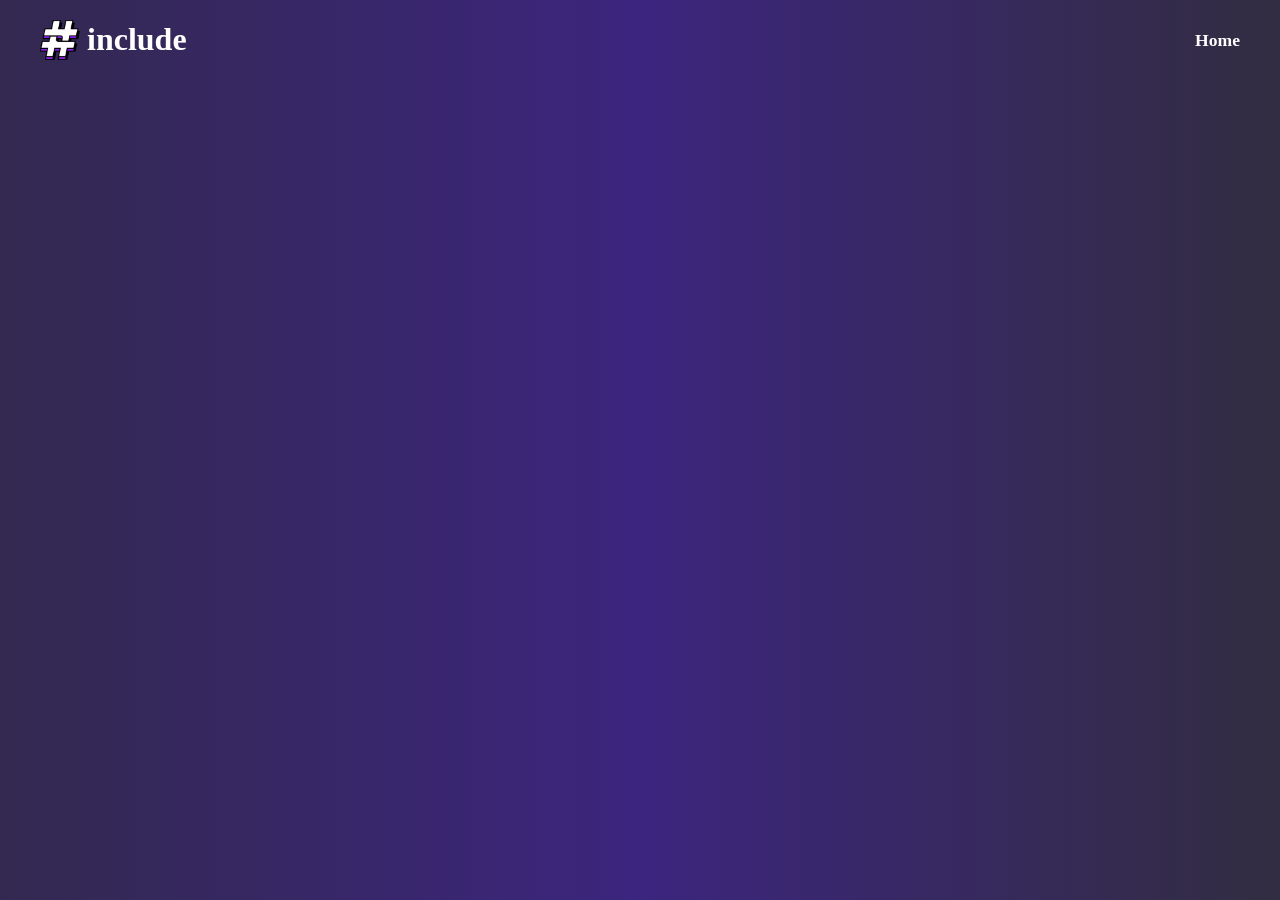
==== index.html @ 36eddc9a "feat: finished header" ====
<!DOCTYPE html>
<html>
    <head>
        <meta charset="utf-8">
        <meta http-equiv="X-UA-Compatible" content="IE=edge">
        <title>#include - AggieMations Tech</title>
        <meta name="viewport" content="width=device-width, initial-scale=1">

        <link rel="stylesheet" href="./css/global.css">
        <link rel="stylesheet" href="./css/index.css">
        <script src="./js/index.js" defer></script>
    </head>
    <body id="homepage-body">
        <header id="header">
            <a id="header-logo-container" href="index.html">
                <img src="assets/logo.png" alt="#include Logo" width="40px" height="40px">
                <p id="header-logo-text">include</p>
            </a>

            <nav id="header-nav">
                <a class="header-nav-item" href="index.html">Home</a>
            </nav>
        </header>


    </body>
</html>
---- css/global.css ----
* {
    margin: 0;
    padding: 0;
}

#homepage-body {
    color: white;
    background: linear-gradient(90deg, #332950, #3C257E, #322D41);
}

#header {
    display: flex;
    justify-content: space-between;
    align-items: center;

    padding: 20px 40px;
}

#header-logo-container {
    display: flex;
    align-items: center;

    gap: 7px;

    text-decoration: none;
}

#header-logo-text {
    margin-top: -2px;

    color: white;
    font-size: 2rem;
    font-weight: 600;
}

.header-nav-item {
    color: white;

    font-size: 1.1rem;
    font-weight: 600;
    text-decoration: none;
}
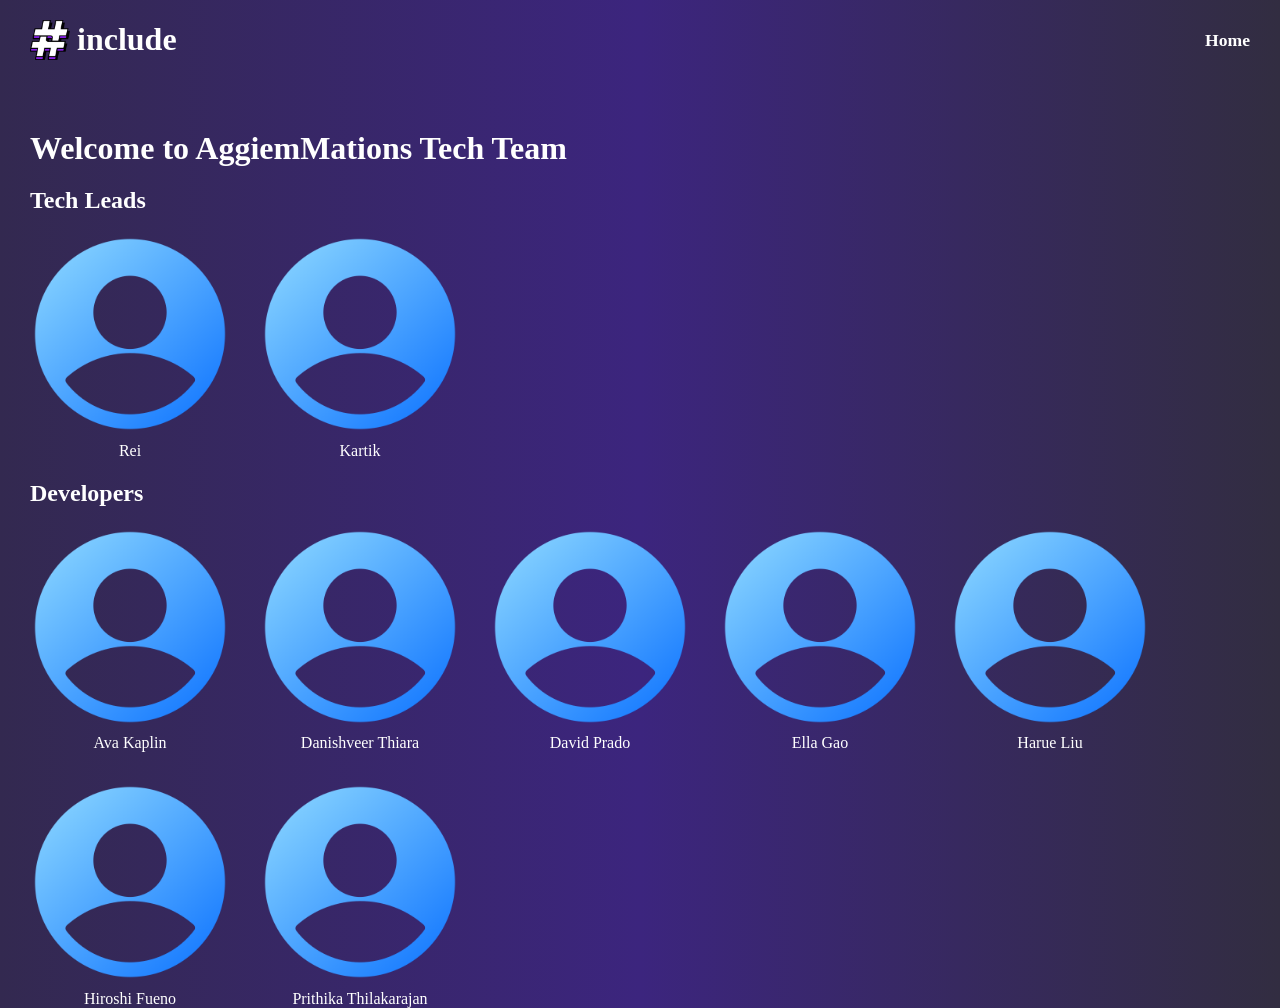
==== commit 70e956f7: "feat: finished basic layout of homepage" ====
--- a/index.html
+++ b/index.html
@@ -22,6 +22,53 @@
             </nav>
         </header>
 
+        <main id="homepage-content">
+            <h1>Welcome to AggiemMations Tech Team</h1>
 
+            <h2 class="member-card-header">Tech Leads</h2>
+            <div class="member-card-container">
+                <div class="member-card">
+                    <img class="member-card-img" src="assets/person.png" alt="Person Image">
+                    <p>Rei</p>
+                </div>
+                <div class="member-card">
+                    <img class="member-card-img" src="assets/person.png" alt="Person Image">
+                    <p>Kartik</p>
+                </div>
+            </div>
+
+            <h2 class="member-card-header">Developers</h2>
+            <div class="member-card-container">
+                <div class="member-card">
+                    <img class="member-card-img" src="assets/person.png" alt="Person Image">
+                    <p>Ava Kaplin</p>
+                </div>
+                <div class="member-card">
+                    <img class="member-card-img" src="assets/person.png" alt="Person Image">
+                    <p>Danishveer Thiara</p>
+                </div>
+                <div class="member-card">
+                    <img class="member-card-img" src="assets/person.png" alt="Person Image">
+                    <p>David Prado</p>
+                </div>
+                <div class="member-card">
+                    <img class="member-card-img" src="assets/person.png" alt="Person Image">
+                    <p>Ella Gao</p>
+                </div>
+                <div class="member-card">
+                    <img class="member-card-img" src="assets/person.png" alt="Person Image">
+                    <p>Harue Liu</p>
+                </div>
+                <div class="member-card">
+                    <img class="member-card-img" src="assets/person.png" alt="Person Image">
+                    <p>Hiroshi Fueno</p>
+                </div>
+                <div class="member-card">
+                    <img class="member-card-img" src="assets/person.png" alt="Person Image">
+                    <p>Prithika Thilakarajan</p>
+                </div>
+            </div>
+
+        </main>
     </body>
 </html>
--- a/css/global.css
+++ b/css/global.css
@@ -1,11 +1,6 @@
 * {
     margin: 0;
     padding: 0;
-}
-
-#homepage-body {
-    color: white;
-    background: linear-gradient(90deg, #332950, #3C257E, #322D41);
 }
 
 #header {
@@ -13,7 +8,7 @@
     justify-content: space-between;
     align-items: center;
 
-    padding: 20px 40px;
+    padding: 20px 30px;
 }
 
 #header-logo-container {
--- a/css/index.css
+++ b/css/index.css
@@ -0,0 +1,32 @@
+#homepage-body {
+    color: white;
+    background: linear-gradient(90deg, #332950, #3C257E, #322D41);
+}
+
+#homepage-content {
+    margin-top: 50px;
+    padding: 0 30px;
+}
+
+.member-card-header {
+    margin: 20px 0
+}
+
+.member-card-container {
+    display: flex;
+    flex-wrap: wrap;
+    gap: 30px;
+}
+
+.member-card {
+    display: flex;
+    flex-direction: column;
+    align-items: center;
+
+    gap: 7.5px;
+}
+
+.member-card-img {
+    width: 200px;
+    height: 200px;
+}
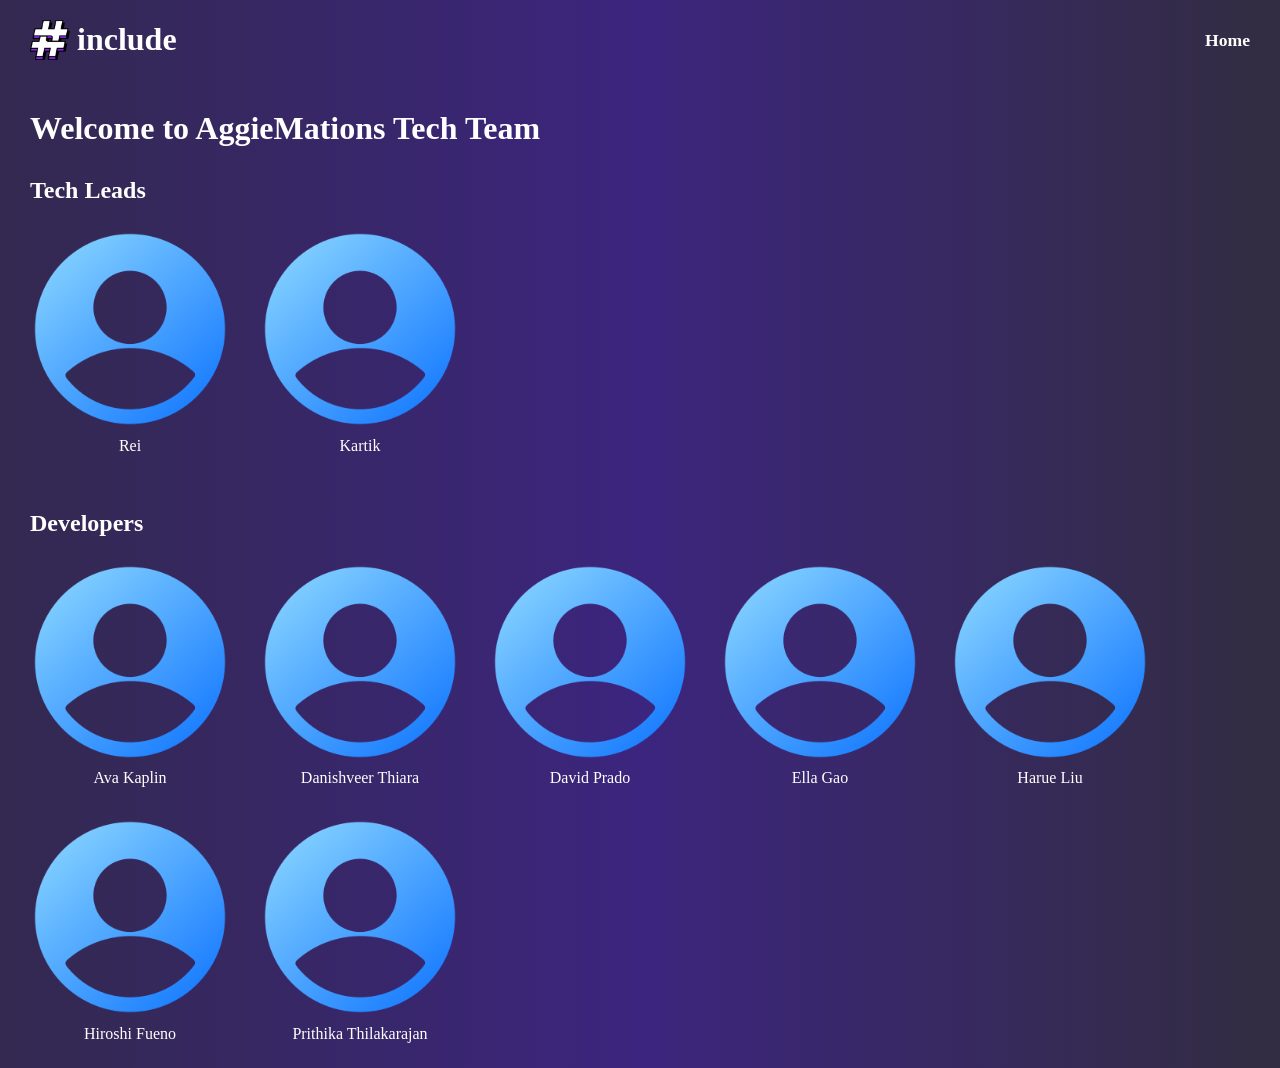
==== commit 425e4d51: "style: adjusting style of homepage" ====
--- a/index.html
+++ b/index.html
@@ -23,17 +23,17 @@
         </header>
 
         <main id="homepage-content">
-            <h1>Welcome to AggiemMations Tech Team</h1>
+            <h1>Welcome to AggieMations Tech Team</h1>
 
             <h2 class="member-card-header">Tech Leads</h2>
             <div class="member-card-container">
                 <div class="member-card">
                     <img class="member-card-img" src="assets/person.png" alt="Person Image">
-                    <p>Rei</p>
+                    <p class="member-card-text">Rei</p>
                 </div>
                 <div class="member-card">
                     <img class="member-card-img" src="assets/person.png" alt="Person Image">
-                    <p>Kartik</p>
+                    <p class="member-card-text">Kartik</p>
                 </div>
             </div>
 
@@ -41,31 +41,31 @@
             <div class="member-card-container">
                 <div class="member-card">
                     <img class="member-card-img" src="assets/person.png" alt="Person Image">
-                    <p>Ava Kaplin</p>
+                    <p class="member-card-text">Ava Kaplin</p>
                 </div>
                 <div class="member-card">
                     <img class="member-card-img" src="assets/person.png" alt="Person Image">
-                    <p>Danishveer Thiara</p>
+                    <p class="member-card-text">Danishveer Thiara</p>
                 </div>
                 <div class="member-card">
                     <img class="member-card-img" src="assets/person.png" alt="Person Image">
-                    <p>David Prado</p>
+                    <p class="member-card-text">David Prado</p>
                 </div>
                 <div class="member-card">
                     <img class="member-card-img" src="assets/person.png" alt="Person Image">
-                    <p>Ella Gao</p>
+                    <p class="member-card-text">Ella Gao</p>
                 </div>
                 <div class="member-card">
                     <img class="member-card-img" src="assets/person.png" alt="Person Image">
-                    <p>Harue Liu</p>
+                    <p class="member-card-text">Harue Liu</p>
                 </div>
                 <div class="member-card">
                     <img class="member-card-img" src="assets/person.png" alt="Person Image">
-                    <p>Hiroshi Fueno</p>
+                    <p class="member-card-text">Hiroshi Fueno</p>
                 </div>
                 <div class="member-card">
                     <img class="member-card-img" src="assets/person.png" alt="Person Image">
-                    <p>Prithika Thilakarajan</p>
+                    <p class="member-card-text">Prithika Thilakarajan</p>
                 </div>
             </div>
 
--- a/css/index.css
+++ b/css/index.css
@@ -4,18 +4,20 @@
 }
 
 #homepage-content {
-    margin-top: 50px;
+    margin-top: 30px;
     padding: 0 30px;
 }
 
 .member-card-header {
-    margin: 20px 0
+    margin-top: 30px;
 }
 
 .member-card-container {
     display: flex;
     flex-wrap: wrap;
     gap: 30px;
+
+    padding: 25px 0;
 }
 
 .member-card {
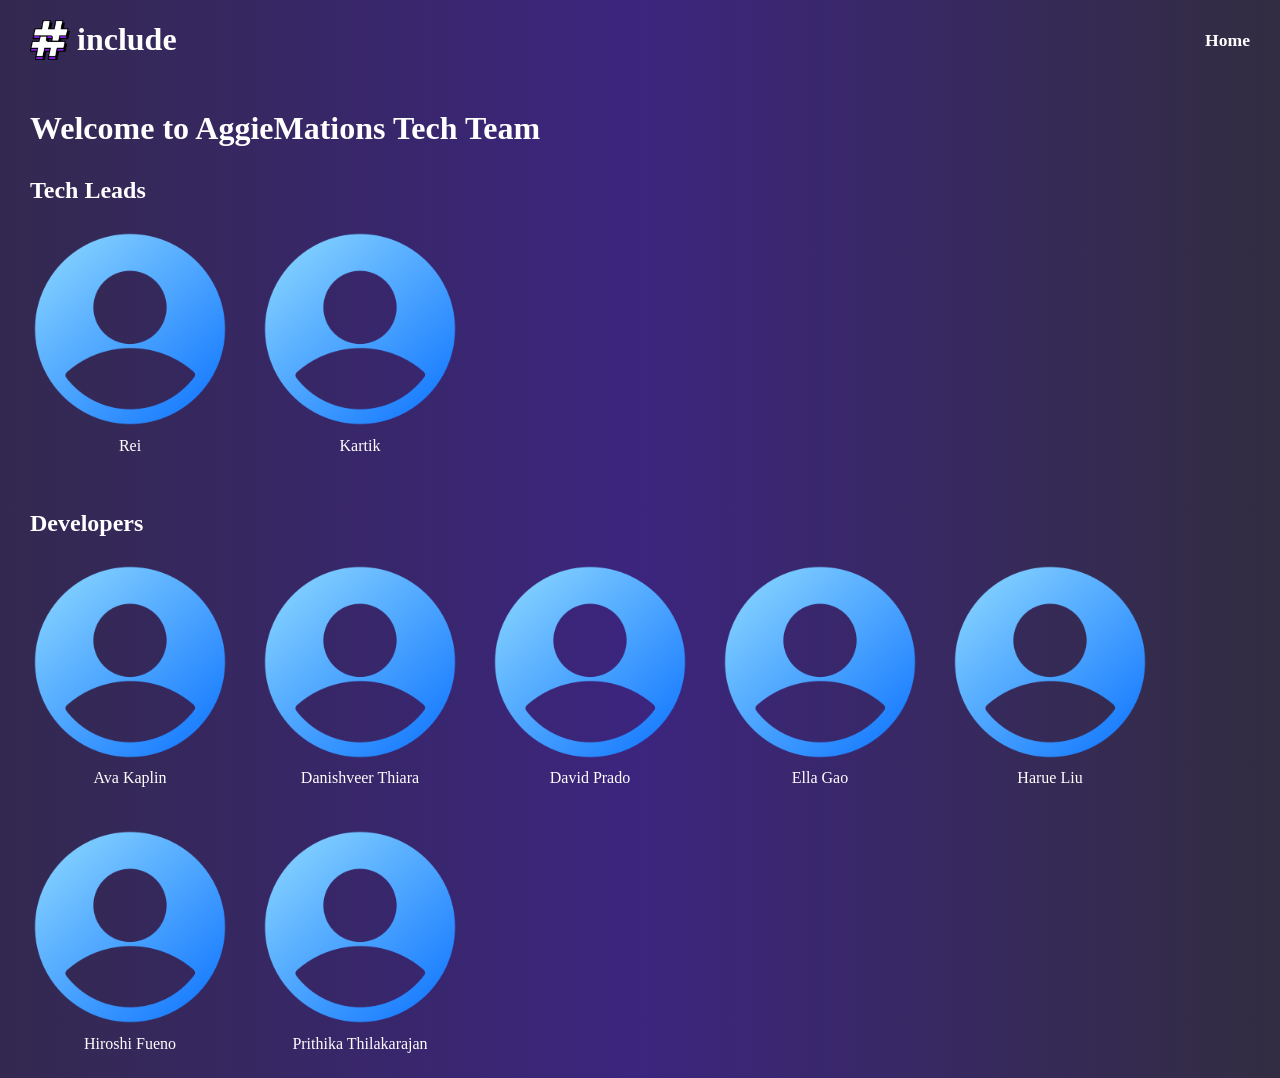
==== commit ab7755da: "feat: update homepage styles and layout" ====
--- a/index.html
+++ b/index.html
@@ -10,7 +10,7 @@
         <link rel="stylesheet" href="./css/index.css">
         <script src="./js/index.js" defer></script>
     </head>
-    <body id="homepage-body">
+    <body class="include-background">
         <header id="header">
             <a id="header-logo-container" href="index.html">
                 <img src="assets/logo.png" alt="#include Logo" width="40px" height="40px">
--- a/css/global.css
+++ b/css/global.css
@@ -34,4 +34,9 @@
     font-size: 1.1rem;
     font-weight: 600;
     text-decoration: none;
+}
+
+.include-background {
+    color: white;
+    background: linear-gradient(90deg, #332950, #3C257E, #322D41);
 }
--- a/css/index.css
+++ b/css/index.css
@@ -1,8 +1,3 @@
-#homepage-body {
-    color: white;
-    background: linear-gradient(90deg, #332950, #3C257E, #322D41);
-}
-
 #homepage-content {
     margin-top: 30px;
     padding: 0 30px;
@@ -15,7 +10,7 @@
 .member-card-container {
     display: flex;
     flex-wrap: wrap;
-    gap: 30px;
+    gap: 40px 30px;
 
     padding: 25px 0;
 }
@@ -26,6 +21,8 @@
     align-items: center;
 
     gap: 7.5px;
+
+    cursor: pointer;
 }
 
 .member-card-img {
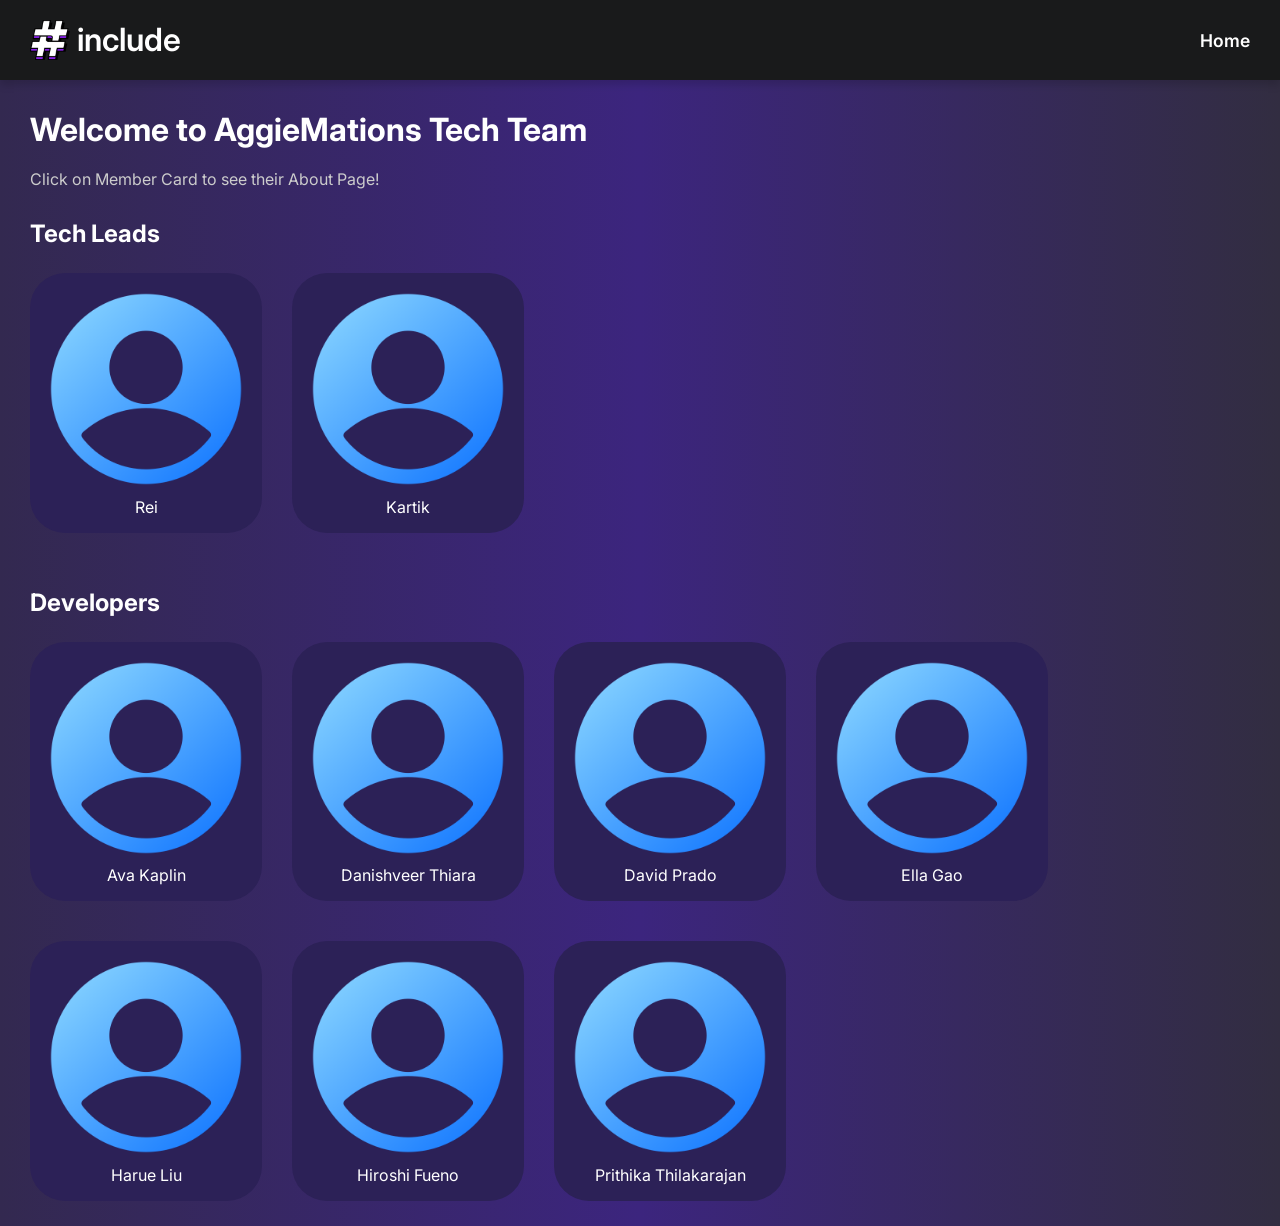
==== commit f30edab9: "feat: using inter font" ====
--- a/index.html
+++ b/index.html
@@ -5,6 +5,11 @@
         <meta http-equiv="X-UA-Compatible" content="IE=edge">
         <title>#include - AggieMations Tech</title>
         <meta name="viewport" content="width=device-width, initial-scale=1">
+
+        <!-- Inter Font Import -->
+        <link rel="preconnect" href="https://fonts.googleapis.com">
+        <link rel="preconnect" href="https://fonts.gstatic.com" crossorigin>
+        <link href="https://fonts.googleapis.com/css2?family=Inter:ital,opsz,wght@0,14..32,100..900;1,14..32,100..900&family=Poppins:ital,wght@0,100;0,200;0,300;0,400;0,500;0,600;0,700;0,800;0,900;1,100;1,200;1,300;1,400;1,500;1,600;1,700;1,800;1,900&display=swap" rel="stylesheet">
 
         <link rel="stylesheet" href="./css/global.css">
         <link rel="stylesheet" href="./css/index.css">
@@ -24,6 +29,7 @@
 
         <main id="homepage-content">
             <h1>Welcome to AggieMations Tech Team</h1>
+            <p id="homepage-paragraph">Click on Member Card to see their About Page!</p>
 
             <h2 class="member-card-header">Tech Leads</h2>
             <div class="member-card-container">
--- a/css/global.css
+++ b/css/global.css
@@ -1,23 +1,34 @@
 * {
     margin: 0;
     padding: 0;
+
+    font-family: "Inter", sans-serif;
 }
 
 #header {
     display: flex;
     justify-content: space-between;
     align-items: center;
-
-    padding: 20px 30px;
+    
+    background-color: #191a1b;
+    box-shadow: 0 5px 8px rgba(0, 0, 0, 0.15);
 }
 
 #header-logo-container {
     display: flex;
     align-items: center;
 
+    padding: 20px 30px;
+
     gap: 7px;
 
     text-decoration: none;
+
+    transition: scale 300ms ease;
+}
+
+#header-logo-container:hover {
+    scale: 1.05;
 }
 
 #header-logo-text {
@@ -28,12 +39,28 @@
     font-weight: 600;
 }
 
+#header-nav {
+    display: flex;
+
+    padding: 0 20px;
+
+    gap: 10px;
+}
+
 .header-nav-item {
+    padding: 20px 10px;
+
     color: white;
 
     font-size: 1.1rem;
     font-weight: 600;
     text-decoration: none;
+
+    transition: color 150ms ease;
+}
+
+.header-nav-item:hover {
+    color: #bda4ff;
 }
 
 .include-background {
--- a/css/index.css
+++ b/css/index.css
@@ -1,6 +1,12 @@
 #homepage-content {
     margin-top: 30px;
     padding: 0 30px;
+}
+
+#homepage-paragraph {
+    margin-top: 20px;
+
+    color: rgb(204, 204, 204);
 }
 
 .member-card-header {
@@ -22,10 +28,26 @@
 
     gap: 7.5px;
 
+    background-color: #2c2157;
+
+    border: transparent 1.5px solid;
+    border-radius: 35px;
+    padding: 15px;
+
     cursor: pointer;
+
+    transition: all 300ms ease;
+}
+
+.member-card:hover {
+    border: white 1.5px solid;
+    scale: 1.05;
 }
 
 .member-card-img {
     width: 200px;
     height: 200px;
+    object-fit: cover;
+
+    border-radius: 20px;
 }
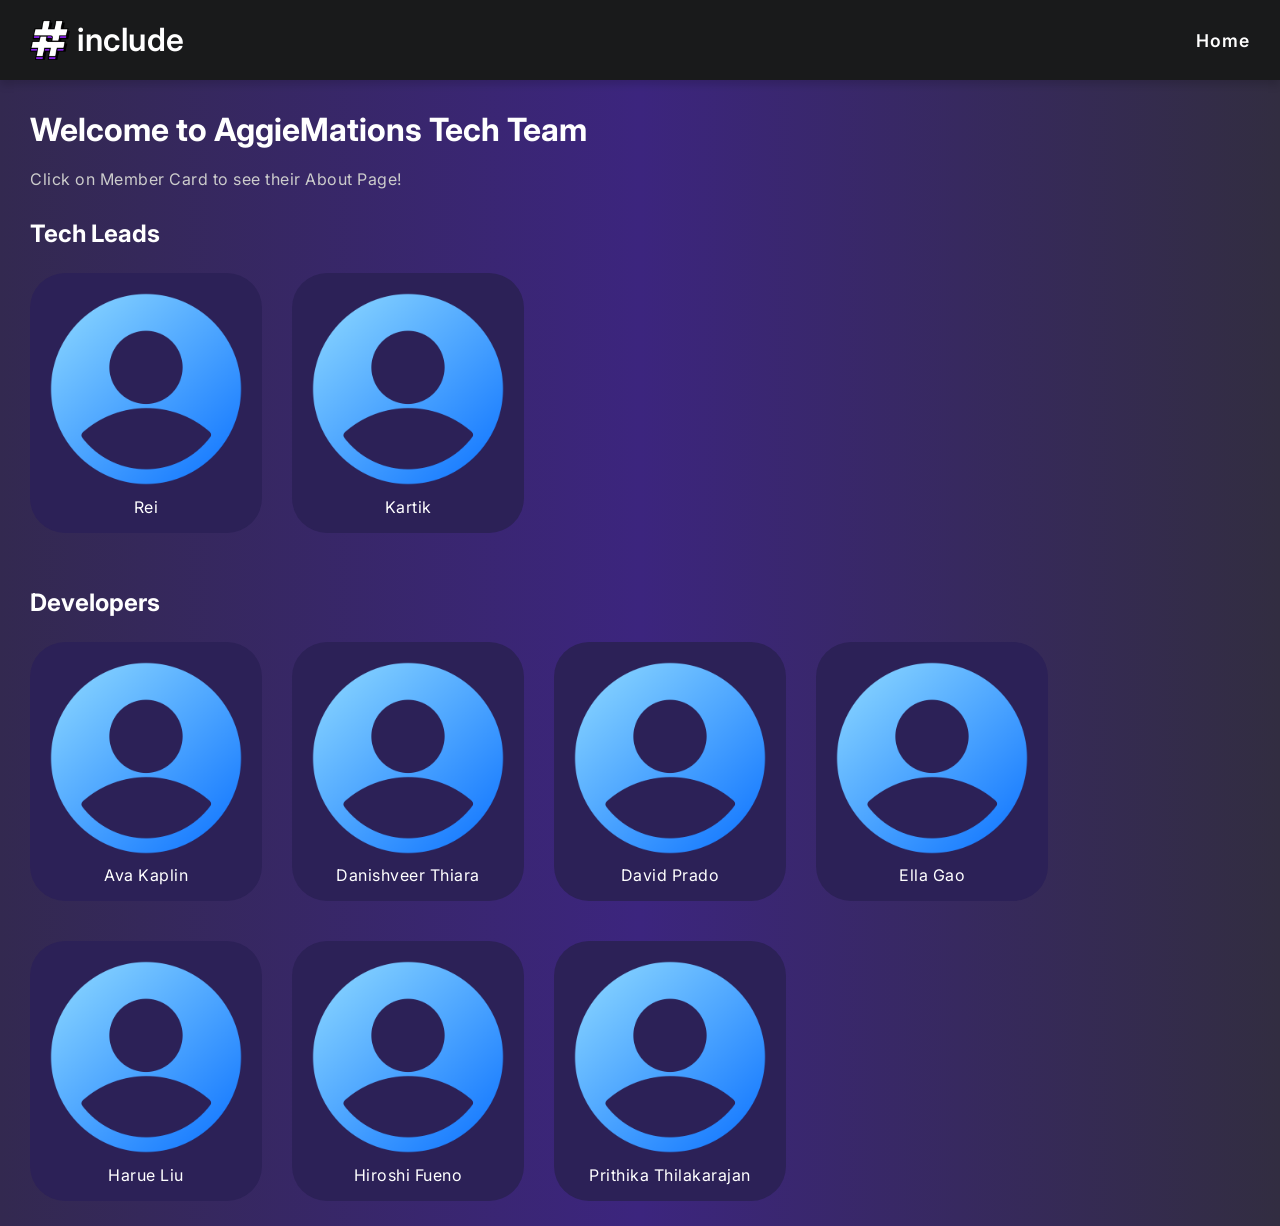
==== commit b01ba9fd: "docs: added comments to each section" ====
--- a/index.html
+++ b/index.html
@@ -1,21 +1,26 @@
 <!DOCTYPE html>
 <html>
     <head>
+        <!-- Metadata Stuff (DO NOT DELETE) -->
         <meta charset="utf-8">
         <meta http-equiv="X-UA-Compatible" content="IE=edge">
         <title>#include - AggieMations Tech</title>
         <meta name="viewport" content="width=device-width, initial-scale=1">
 
-        <!-- Inter Font Import -->
+        <!-- Inter Font Import (DO NOT DELETE) -->
         <link rel="preconnect" href="https://fonts.googleapis.com">
         <link rel="preconnect" href="https://fonts.gstatic.com" crossorigin>
         <link href="https://fonts.googleapis.com/css2?family=Inter:ital,opsz,wght@0,14..32,100..900;1,14..32,100..900&family=Poppins:ital,wght@0,100;0,200;0,300;0,400;0,500;0,600;0,700;0,800;0,900;1,100;1,200;1,300;1,400;1,500;1,600;1,700;1,800;1,900&display=swap" rel="stylesheet">
 
+        <!-- CSS Imports -->
         <link rel="stylesheet" href="./css/global.css">
         <link rel="stylesheet" href="./css/index.css">
+
+        <!-- JS Import -->
         <script src="./js/index.js" defer></script>
     </head>
     <body class="include-background">
+        <!-- Header Bar -->
         <header id="header">
             <a id="header-logo-container" href="index.html">
                 <img src="assets/logo.png" alt="#include Logo" width="40px" height="40px">
@@ -27,10 +32,13 @@
             </nav>
         </header>
 
+        <!-- Main Page Content -->
         <main id="homepage-content">
+            <!-- Hero Section -->
             <h1>Welcome to AggieMations Tech Team</h1>
             <p id="homepage-paragraph">Click on Member Card to see their About Page!</p>
 
+            <!-- Tech Leads Section -->
             <h2 class="member-card-header">Tech Leads</h2>
             <div class="member-card-container">
                 <div class="member-card">
@@ -43,6 +51,7 @@
                 </div>
             </div>
 
+            <!-- Developers Section -->
             <h2 class="member-card-header">Developers</h2>
             <div class="member-card-container">
                 <div class="member-card">
--- a/css/global.css
+++ b/css/global.css
@@ -37,6 +37,8 @@
     color: white;
     font-size: 2rem;
     font-weight: 600;
+
+    letter-spacing: 0.5px;
 }
 
 #header-nav {
@@ -54,6 +56,7 @@
 
     font-size: 1.1rem;
     font-weight: 600;
+    letter-spacing: 1px;
     text-decoration: none;
 
     transition: color 150ms ease;
--- a/css/index.css
+++ b/css/index.css
@@ -5,8 +5,10 @@
 
 #homepage-paragraph {
     margin-top: 20px;
-
+    
     color: rgb(204, 204, 204);
+    
+    letter-spacing: 0.5px;
 }
 
 .member-card-header {
@@ -50,4 +52,8 @@
     object-fit: cover;
 
     border-radius: 20px;
+}
+
+.member-card-text {
+    letter-spacing: 0.5px;
 }
